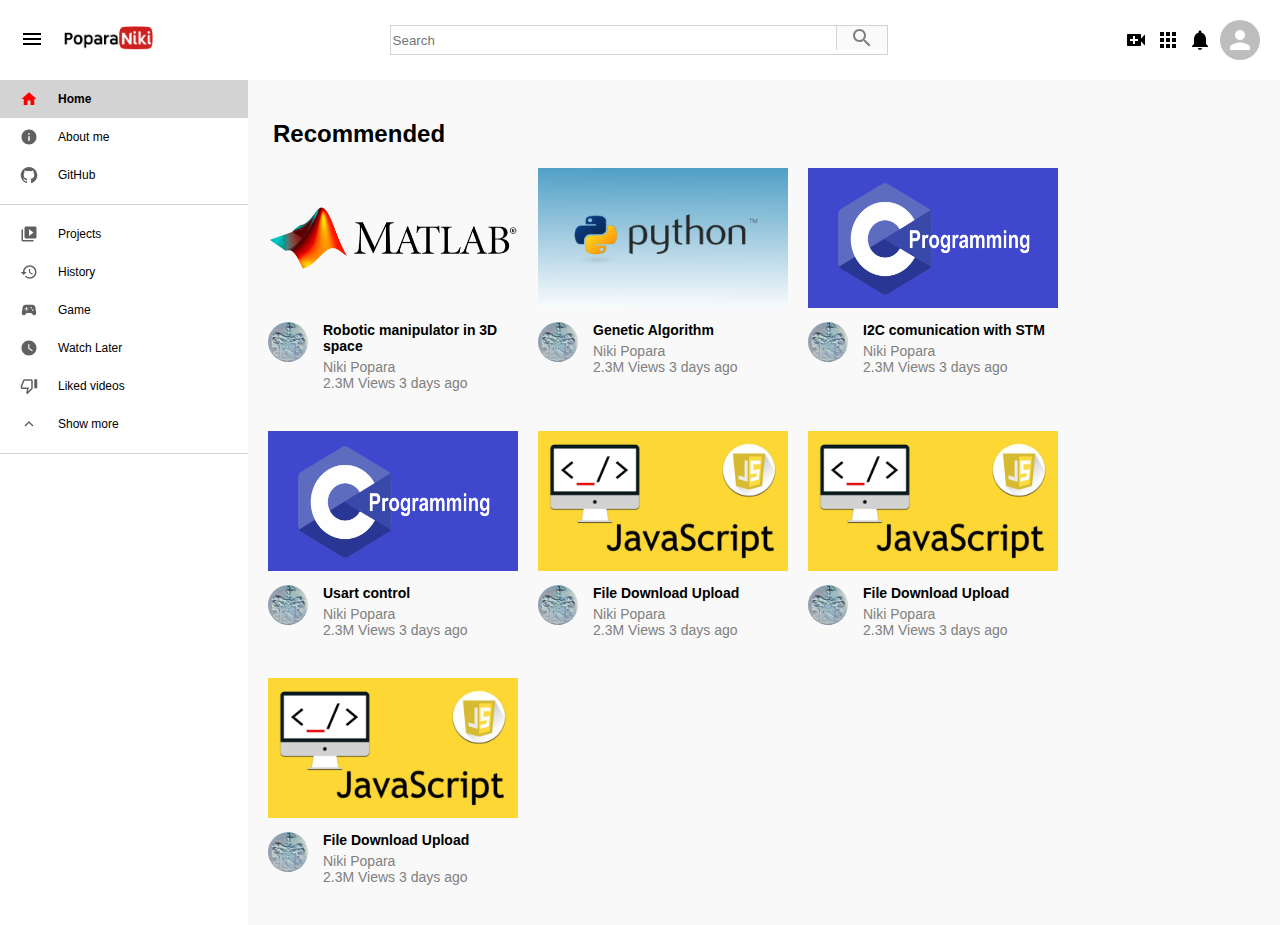
==== index.html @ cfeff196 "Add files via upload" ====
<!doctype html><html lang="en"><head><meta charset="utf-8"/><link rel="icon" href="/favicon.ico"/><meta name="viewport" content="width=device-width,initial-scale=1"/><meta name="theme-color" content="#000000"/><meta name="description" content="Web site created using create-react-app"/><link rel="apple-touch-icon" href="/logo192.png"/><link rel="manifest" href="/manifest.json"/><title>React App</title><link href="/static/css/main.8f87c4da.chunk.css" rel="stylesheet"></head><body><noscript>You need to enable JavaScript to run this app.</noscript><div id="root"></div><script>!function(e){function t(t){for(var n,i,a=t[0],c=t[1],l=t[2],s=0,p=[];s<a.length;s++)i=a[s],Object.prototype.hasOwnProperty.call(o,i)&&o[i]&&p.push(o[i][0]),o[i]=0;for(n in c)Object.prototype.hasOwnProperty.call(c,n)&&(e[n]=c[n]);for(f&&f(t);p.length;)p.shift()();return u.push.apply(u,l||[]),r()}function r(){for(var e,t=0;t<u.length;t++){for(var r=u[t],n=!0,a=1;a<r.length;a++){var c=r[a];0!==o[c]&&(n=!1)}n&&(u.splice(t--,1),e=i(i.s=r[0]))}return e}var n={},o={1:0},u=[];function i(t){if(n[t])return n[t].exports;var r=n[t]={i:t,l:!1,exports:{}};return e[t].call(r.exports,r,r.exports,i),r.l=!0,r.exports}i.e=function(e){var t=[],r=o[e];if(0!==r)if(r)t.push(r[2]);else{var n=new Promise((function(t,n){r=o[e]=[t,n]}));t.push(r[2]=n);var u,a=document.createElement("script");a.charset="utf-8",a.timeout=120,i.nc&&a.setAttribute("nonce",i.nc),a.src=function(e){return i.p+"static/js/"+({}[e]||e)+"."+{3:"c0394f09"}[e]+".chunk.js"}(e);var c=new Error;u=function(t){a.onerror=a.onload=null,clearTimeout(l);var r=o[e];if(0!==r){if(r){var n=t&&("load"===t.type?"missing":t.type),u=t&&t.target&&t.target.src;c.message="Loading chunk "+e+" failed.\n("+n+": "+u+")",c.name="ChunkLoadError",c.type=n,c.request=u,r[1](c)}o[e]=void 0}};var l=setTimeout((function(){u({type:"timeout",target:a})}),12e4);a.onerror=a.onload=u,document.head.appendChild(a)}return Promise.all(t)},i.m=e,i.c=n,i.d=function(e,t,r){i.o(e,t)||Object.defineProperty(e,t,{enumerable:!0,get:r})},i.r=function(e){"undefined"!=typeof Symbol&&Symbol.toStringTag&&Object.defineProperty(e,Symbol.toStringTag,{value:"Module"}),Object.defineProperty(e,"__esModule",{value:!0})},i.t=function(e,t){if(1&t&&(e=i(e)),8&t)return e;if(4&t&&"object"==typeof e&&e&&e.__esModule)return e;var r=Object.create(null);if(i.r(r),Object.defineProperty(r,"default",{enumerable:!0,value:e}),2&t&&"string"!=typeof e)for(var n in e)i.d(r,n,function(t){return e[t]}.bind(null,n));return r},i.n=function(e){var t=e&&e.__esModule?function(){return e.default}:function(){return e};return i.d(t,"a",t),t},i.o=function(e,t){return Object.prototype.hasOwnProperty.call(e,t)},i.p="/",i.oe=function(e){throw console.error(e),e};var a=this["webpackJsonpyoutube-clone"]=this["webpackJsonpyoutube-clone"]||[],c=a.push.bind(a);a.push=t,a=a.slice();for(var l=0;l<a.length;l++)t(a[l]);var f=c;r()}([])</script><script src="/static/js/2.886dc92b.chunk.js"></script><script src="/static/js/main.66aa0aa3.chunk.js"></script></body></html>
---- static/css/main.8f87c4da.chunk.css ----
*,body{margin:0}body{font-family:-apple-system,BlinkMacSystemFont,"Segoe UI","Roboto","Oxygen","Ubuntu","Cantarell","Fira Sans","Droid Sans","Helvetica Neue",sans-serif;-webkit-font-smoothing:antialiased;-moz-osx-font-smoothing:grayscale}code{font-family:source-code-pro,Menlo,Monaco,Consolas,"Courier New",monospace}.header{display:flex;align-items:center;justify-content:space-between;padding:20px;position:-webkit-sticky;position:sticky;top:0;z-index:100;background-color:#fff}.header__logo{height:25px;object-fit:contain;margin-left:20px}.header__input{display:flex;align-items:center;width:40%;border:1px solid #d3d3d3}.header__icon{margin-right:8px}.header__inputButton{width:50px!important;background-color:#fafafa;border-left:1px solid #d3d3d3;color:grey}.header__icons{display:flex;align-items:center}.header__input>input{flex:1 1;border:none}.sidebar{flex:0.2 1}.sidebar>hr{height:1px;border:0;background-color:#d3d3d3;margin-top:10px;margin-bottom:10px}a{color:#000;text-decoration:none}.sidebarRow{display:flex;align-items:center;padding:10px 20px}.sidebarRow__icon{color:#606060;font-size:large!important}.sidebarRow__title{flex:1 1;margin-left:20px;font-size:12px;font-weight:500}.sidebarRow:hover{background-color:#d3d3d3;cursor:pointer}.sidebarRow:hover>.sidebarRow__icon{color:red}.sidebarRow:hover>.sidebarRow__title{font-weight:700}.sidebarRow.selected{background-color:#d3d3d3}.sidebarRow.selected>.sidebarRow__icon{color:red}.sidebarRow.selected>.sidebarRow__title{font-weight:700}.aboutmain{display:flex;flex-wrap:wrap;flex-direction:row;padding:20px}.aboutmain,.age,.name{background-color:#f9f9f9}.age{margin:15px 15px 15px 30px}.break{flex-basis:100%;height:0}.about{margin:20px;background-color:#d4d1d6;border-radius:9px;box-shadow:4px 4px 15px 9px rgba(212,209,214,.94)}.about,.foto1{max-width:800px}.fotoniki{margin-top:20px;height:200px;object-fit:contain;border-radius:50%;background-color:#d4d1d6;box-shadow:4px 4px 15px 9px rgba(212,209,214,.94)}.foto2{max-width:1500px}.fotoschool{margin:20px;height:200px}.fotoschool,.school{object-fit:contain;border-radius:10%;background-color:#d4d1d6;box-shadow:4px 4px 15px 9px rgba(212,209,214,.94)}.school{margin-top:50px;margin-left:50px;max-height:100px}.design,.other,.robotics,.webdev{margin:20px;border-radius:10%;background-color:#d4d1d6;box-shadow:4px 4px 15px 9px rgba(212,209,214,.94)}.game{flex:0.8 1;display:flex;flex-direction:row;background-color:#f9f9f9;padding:20px}.game>hr{height:1px;border:0;background-color:#d3d3d3;margin-top:10px;margin-bottom:10px}.snake-container{margin-left:50px;align-items:top;justify-content:center}.instruction,.instruction p{align-items:left;justify-content:center}.grid{width:500px;height:500px;margin:auto;display:flex;flex-direction:row;flex-wrap:wrap;border-color:#000}.grid-item{outline:1px solid grey}.grid-item,.snake{width:50px;height:50px}.snake{outline:1px solid #00f;background-color:#00f}.food{outline:1px solid #ff0;background-color:#ff0;width:50px;height:50px}.searchPage{flex:0.8 1}.searchPage__filter{display:flex;align-items:center;color:#606060;font-size:xx-small!important}.searchPage__filter>h2{margin-left:10px}.searchPage{display:flex;flex-direction:column;background-color:#f9f9f9;padding:20px}.searchPage>hr{height:1px;border:0;background-color:#d3d3d3;margin-top:10px;margin-bottom:10px}.gitlink button{background-color:#d3d3d3;border-radius:9px;padding:10px;margin-left:10px}.gitlink button:hover{background-color:#ada9a9;cursor:pointer}.recommendedVideos{flex:0.8 1;background-color:#f9f9f9;padding:40px 20px 0}.recommendedVideos>h2{margin-left:5px;margin-bottom:20px}.videoCard{margin-bottom:40px;width:270px}.videoCard__thumbnail{height:140px;width:250px}.recommendedVideos__videos{display:flex;flex-wrap:wrap}.videoCard__info{display:flex;margin-top:10px;padding-right:30px}.videoCard__text{margin-left:15px}.videoCard__text>h4{font-size:14px;margin-bottom:5px}.videoCard__text>p{font-size:14px;color:grey}.video__avatar{height:30px!important;width:30px!important}.app__page{display:flex}
/*# sourceMappingURL=main.8f87c4da.chunk.css.map */
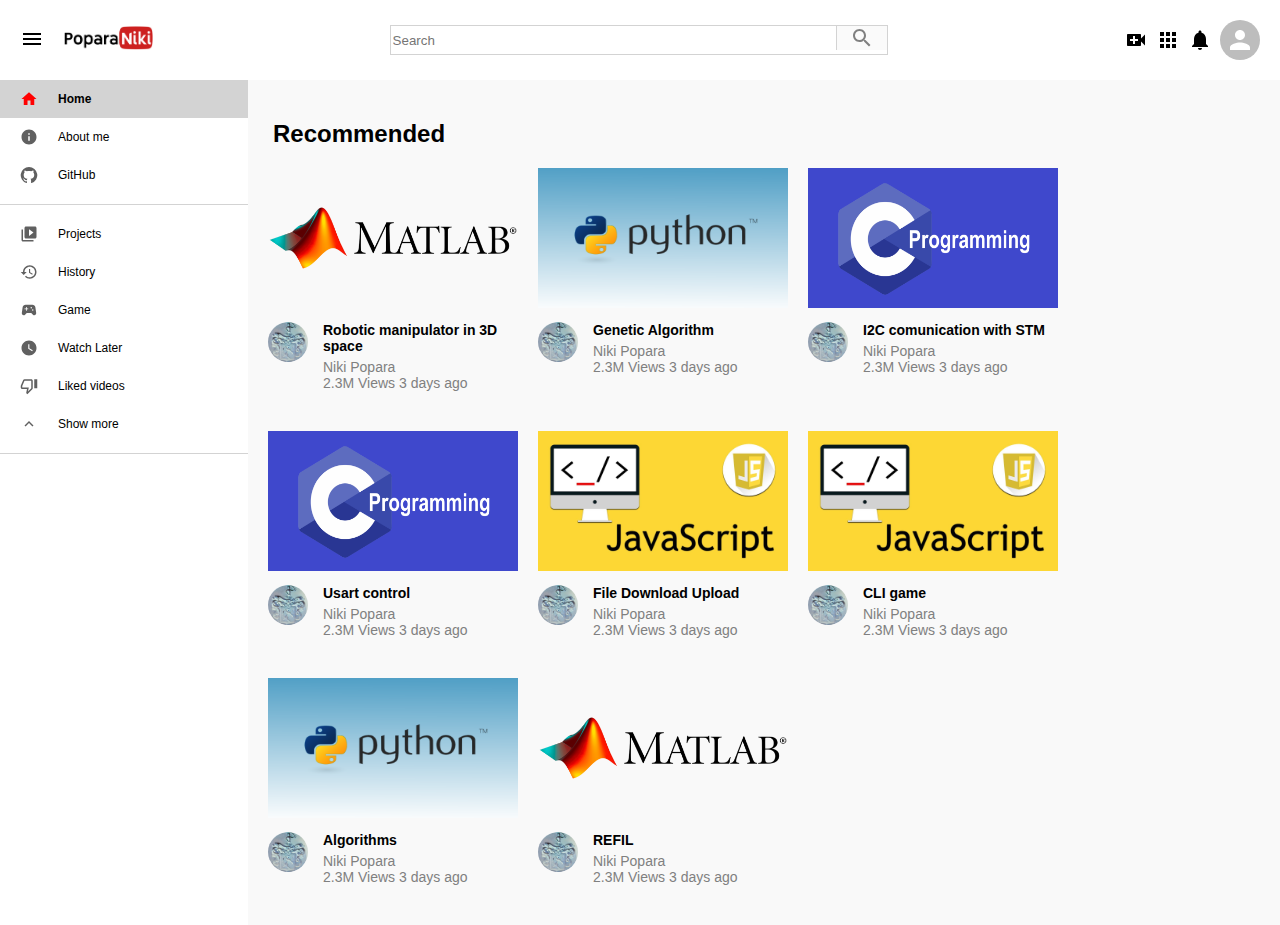
==== commit 80568fb4: "Add files via upload" ====
--- a/index.html
+++ b/index.html
@@ -1 +1 @@
-<!doctype html><html lang="en"><head><meta charset="utf-8"/><link rel="icon" href="/favicon.ico"/><meta name="viewport" content="width=device-width,initial-scale=1"/><meta name="theme-color" content="#000000"/><meta name="description" content="Web site created using create-react-app"/><link rel="apple-touch-icon" href="/logo192.png"/><link rel="manifest" href="/manifest.json"/><title>React App</title><link href="/static/css/main.8f87c4da.chunk.css" rel="stylesheet"></head><body><noscript>You need to enable JavaScript to run this app.</noscript><div id="root"></div><script>!function(e){function t(t){for(var n,i,a=t[0],c=t[1],l=t[2],s=0,p=[];s<a.length;s++)i=a[s],Object.prototype.hasOwnProperty.call(o,i)&&o[i]&&p.push(o[i][0]),o[i]=0;for(n in c)Object.prototype.hasOwnProperty.call(c,n)&&(e[n]=c[n]);for(f&&f(t);p.length;)p.shift()();return u.push.apply(u,l||[]),r()}function r(){for(var e,t=0;t<u.length;t++){for(var r=u[t],n=!0,a=1;a<r.length;a++){var c=r[a];0!==o[c]&&(n=!1)}n&&(u.splice(t--,1),e=i(i.s=r[0]))}return e}var n={},o={1:0},u=[];function i(t){if(n[t])return n[t].exports;var r=n[t]={i:t,l:!1,exports:{}};return e[t].call(r.exports,r,r.exports,i),r.l=!0,r.exports}i.e=function(e){var t=[],r=o[e];if(0!==r)if(r)t.push(r[2]);else{var n=new Promise((function(t,n){r=o[e]=[t,n]}));t.push(r[2]=n);var u,a=document.createElement("script");a.charset="utf-8",a.timeout=120,i.nc&&a.setAttribute("nonce",i.nc),a.src=function(e){return i.p+"static/js/"+({}[e]||e)+"."+{3:"c0394f09"}[e]+".chunk.js"}(e);var c=new Error;u=function(t){a.onerror=a.onload=null,clearTimeout(l);var r=o[e];if(0!==r){if(r){var n=t&&("load"===t.type?"missing":t.type),u=t&&t.target&&t.target.src;c.message="Loading chunk "+e+" failed.\n("+n+": "+u+")",c.name="ChunkLoadError",c.type=n,c.request=u,r[1](c)}o[e]=void 0}};var l=setTimeout((function(){u({type:"timeout",target:a})}),12e4);a.onerror=a.onload=u,document.head.appendChild(a)}return Promise.all(t)},i.m=e,i.c=n,i.d=function(e,t,r){i.o(e,t)||Object.defineProperty(e,t,{enumerable:!0,get:r})},i.r=function(e){"undefined"!=typeof Symbol&&Symbol.toStringTag&&Object.defineProperty(e,Symbol.toStringTag,{value:"Module"}),Object.defineProperty(e,"__esModule",{value:!0})},i.t=function(e,t){if(1&t&&(e=i(e)),8&t)return e;if(4&t&&"object"==typeof e&&e&&e.__esModule)return e;var r=Object.create(null);if(i.r(r),Object.defineProperty(r,"default",{enumerable:!0,value:e}),2&t&&"string"!=typeof e)for(var n in e)i.d(r,n,function(t){return e[t]}.bind(null,n));return r},i.n=function(e){var t=e&&e.__esModule?function(){return e.default}:function(){return e};return i.d(t,"a",t),t},i.o=function(e,t){return Object.prototype.hasOwnProperty.call(e,t)},i.p="/",i.oe=function(e){throw console.error(e),e};var a=this["webpackJsonpyoutube-clone"]=this["webpackJsonpyoutube-clone"]||[],c=a.push.bind(a);a.push=t,a=a.slice();for(var l=0;l<a.length;l++)t(a[l]);var f=c;r()}([])</script><script src="/static/js/2.886dc92b.chunk.js"></script><script src="/static/js/main.66aa0aa3.chunk.js"></script></body></html>+<!doctype html><html lang="en"><head><meta charset="utf-8"/><link rel="icon" href="/favicon.ico"/><meta name="viewport" content="width=device-width,initial-scale=1"/><meta name="theme-color" content="#000000"/><meta name="description" content="Web site created using create-react-app"/><link rel="apple-touch-icon" href="/logo192.png"/><link rel="manifest" href="/manifest.json"/><title>React App</title><link href="/static/css/main.c4020975.chunk.css" rel="stylesheet"></head><body><noscript>You need to enable JavaScript to run this app.</noscript><div id="root"></div><script>!function(e){function t(t){for(var n,i,a=t[0],c=t[1],l=t[2],s=0,p=[];s<a.length;s++)i=a[s],Object.prototype.hasOwnProperty.call(o,i)&&o[i]&&p.push(o[i][0]),o[i]=0;for(n in c)Object.prototype.hasOwnProperty.call(c,n)&&(e[n]=c[n]);for(f&&f(t);p.length;)p.shift()();return u.push.apply(u,l||[]),r()}function r(){for(var e,t=0;t<u.length;t++){for(var r=u[t],n=!0,a=1;a<r.length;a++){var c=r[a];0!==o[c]&&(n=!1)}n&&(u.splice(t--,1),e=i(i.s=r[0]))}return e}var n={},o={1:0},u=[];function i(t){if(n[t])return n[t].exports;var r=n[t]={i:t,l:!1,exports:{}};return e[t].call(r.exports,r,r.exports,i),r.l=!0,r.exports}i.e=function(e){var t=[],r=o[e];if(0!==r)if(r)t.push(r[2]);else{var n=new Promise((function(t,n){r=o[e]=[t,n]}));t.push(r[2]=n);var u,a=document.createElement("script");a.charset="utf-8",a.timeout=120,i.nc&&a.setAttribute("nonce",i.nc),a.src=function(e){return i.p+"static/js/"+({}[e]||e)+"."+{3:"0d7948b8"}[e]+".chunk.js"}(e);var c=new Error;u=function(t){a.onerror=a.onload=null,clearTimeout(l);var r=o[e];if(0!==r){if(r){var n=t&&("load"===t.type?"missing":t.type),u=t&&t.target&&t.target.src;c.message="Loading chunk "+e+" failed.\n("+n+": "+u+")",c.name="ChunkLoadError",c.type=n,c.request=u,r[1](c)}o[e]=void 0}};var l=setTimeout((function(){u({type:"timeout",target:a})}),12e4);a.onerror=a.onload=u,document.head.appendChild(a)}return Promise.all(t)},i.m=e,i.c=n,i.d=function(e,t,r){i.o(e,t)||Object.defineProperty(e,t,{enumerable:!0,get:r})},i.r=function(e){"undefined"!=typeof Symbol&&Symbol.toStringTag&&Object.defineProperty(e,Symbol.toStringTag,{value:"Module"}),Object.defineProperty(e,"__esModule",{value:!0})},i.t=function(e,t){if(1&t&&(e=i(e)),8&t)return e;if(4&t&&"object"==typeof e&&e&&e.__esModule)return e;var r=Object.create(null);if(i.r(r),Object.defineProperty(r,"default",{enumerable:!0,value:e}),2&t&&"string"!=typeof e)for(var n in e)i.d(r,n,function(t){return e[t]}.bind(null,n));return r},i.n=function(e){var t=e&&e.__esModule?function(){return e.default}:function(){return e};return i.d(t,"a",t),t},i.o=function(e,t){return Object.prototype.hasOwnProperty.call(e,t)},i.p="/",i.oe=function(e){throw console.error(e),e};var a=this["webpackJsonpyoutube-clone"]=this["webpackJsonpyoutube-clone"]||[],c=a.push.bind(a);a.push=t,a=a.slice();for(var l=0;l<a.length;l++)t(a[l]);var f=c;r()}([])</script><script src="/static/js/2.99670ea3.chunk.js"></script><script src="/static/js/main.a97524ff.chunk.js"></script></body></html>--- a/static/css/main.c4020975.chunk.css
+++ b/static/css/main.c4020975.chunk.css
@@ -0,0 +1,2 @@
+*,body{margin:0}body{font-family:-apple-system,BlinkMacSystemFont,"Segoe UI","Roboto","Oxygen","Ubuntu","Cantarell","Fira Sans","Droid Sans","Helvetica Neue",sans-serif;-webkit-font-smoothing:antialiased;-moz-osx-font-smoothing:grayscale}code{font-family:source-code-pro,Menlo,Monaco,Consolas,"Courier New",monospace}.header{display:flex;align-items:center;justify-content:space-between;padding:20px;position:-webkit-sticky;position:sticky;top:0;z-index:100;background-color:#fff}.header__logo{height:25px;object-fit:contain;margin-left:20px}.header__input{display:flex;align-items:center;width:40%;border:1px solid #d3d3d3}.header__icon{margin-right:8px}.header__inputButton{width:50px!important;background-color:#fafafa;border-left:1px solid #d3d3d3;color:grey}.header__icons{display:flex;align-items:center}.header__input>input{flex:1 1;border:none}.sidebar{flex:0.2 1}.sidebar>hr{height:1px;border:0;background-color:#d3d3d3;margin-top:10px;margin-bottom:10px}a{color:#000;text-decoration:none}.sidebarRow{display:flex;align-items:center;padding:10px 20px}.sidebarRow__icon{color:#606060;font-size:large!important}.sidebarRow__title{flex:1 1;margin-left:20px;font-size:12px;font-weight:500}.sidebarRow:hover{background-color:#d3d3d3;cursor:pointer}.sidebarRow:hover>.sidebarRow__icon{color:red}.sidebarRow:hover>.sidebarRow__title{font-weight:700}.sidebarRow.selected{background-color:#d3d3d3}.sidebarRow.selected>.sidebarRow__icon{color:red}.sidebarRow.selected>.sidebarRow__title{font-weight:700}.aboutmain{display:flex;flex-wrap:wrap;flex-direction:row;padding:20px}.aboutmain,.age,.name{background-color:#f9f9f9}.age{margin:15px 15px 15px 30px}.break{flex-basis:100%;height:0}.about{margin:20px;background-color:#d4d1d6;border-radius:9px;box-shadow:4px 4px 15px 9px rgba(212,209,214,.94)}.about,.foto1{max-width:800px}.fotoniki{margin-top:20px;height:200px;object-fit:contain;border-radius:50%;background-color:#d4d1d6;box-shadow:4px 4px 15px 9px rgba(212,209,214,.94)}.foto2{max-width:1500px}.fotoschool{margin:20px;height:200px}.fotoschool,.school{object-fit:contain;border-radius:10%;background-color:#d4d1d6;box-shadow:4px 4px 15px 9px rgba(212,209,214,.94)}.school{margin-top:50px;margin-left:50px;max-height:100px}.design,.other,.robotics,.webdev{margin:20px;border-radius:10%;background-color:#d4d1d6;box-shadow:4px 4px 15px 9px rgba(212,209,214,.94)}.game{flex:0.8 1;display:flex;flex-direction:row;background-color:#f9f9f9;padding:20px}.game>hr{height:1px;border:0;background-color:#d3d3d3;margin-top:10px;margin-bottom:10px}.snake-container{margin-left:50px;align-items:top;justify-content:center}.instruction,.instruction p{align-items:left;justify-content:center}.grid{width:500px;height:500px;margin:auto;display:flex;flex-direction:row;flex-wrap:wrap;border-color:#000}.grid-item{outline:1px solid grey}.grid-item,.snake{width:50px;height:50px}.snake{outline:1px solid #00f;background-color:#00f}.food{outline:1px solid #ff0;background-color:#ff0;width:50px;height:50px}.searchPage{flex:0.8 1}.searchPage__filter{display:flex;align-items:center;color:#606060;font-size:xx-small!important}.searchPage__filter>h2{margin-left:10px}.searchPage{display:flex;flex-direction:column;background-color:#f9f9f9;padding:20px}.searchPage>hr{height:1px;border:0;background-color:#d3d3d3;margin-top:10px;margin-bottom:10px}.gitlink button{background-color:#d3d3d3;border-radius:9px;padding:10px;margin-left:10px}.gitlink button:hover{background-color:#ada9a9;cursor:pointer}.recommendedVideos{flex:0.8 1;background-color:#f9f9f9;padding:40px 20px 0}.recommendedVideos>h2{margin-left:5px;margin-bottom:20px}.videoCard{margin-bottom:40px;width:270px}.videoCard__thumbnail{height:140px;width:250px}.recommendedVideos__videos{display:flex;flex-wrap:wrap}.videoCard__info{display:flex;margin-top:10px;padding-right:30px}.videoCard__text{margin-left:15px}.videoCard__text>h4{font-size:14px;margin-bottom:5px}.videoCard__text>p{font-size:14px;color:grey}.video__avatar{height:30px!important;width:30px!important}.app__page{display:flex}
+/*# sourceMappingURL=main.c4020975.chunk.css.map */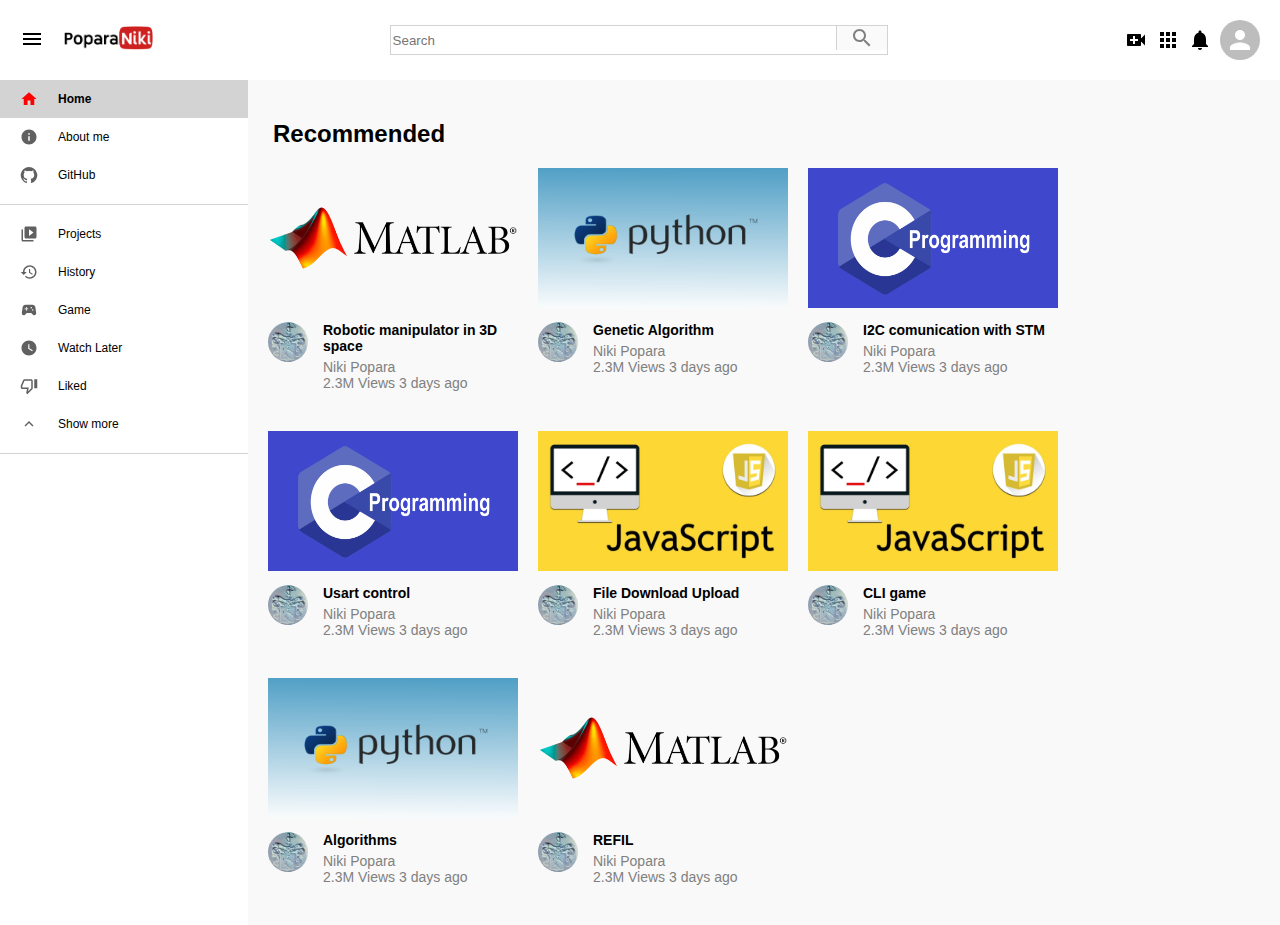
==== commit 786c8a1d: "Add files via upload" ====
--- a/index.html
+++ b/index.html
@@ -1 +1 @@
-<!doctype html><html lang="en"><head><meta charset="utf-8"/><link rel="icon" href="/favicon.ico"/><meta name="viewport" content="width=device-width,initial-scale=1"/><meta name="theme-color" content="#000000"/><meta name="description" content="Web site created using create-react-app"/><link rel="apple-touch-icon" href="/logo192.png"/><link rel="manifest" href="/manifest.json"/><title>React App</title><link href="/static/css/main.c4020975.chunk.css" rel="stylesheet"></head><body><noscript>You need to enable JavaScript to run this app.</noscript><div id="root"></div><script>!function(e){function t(t){for(var n,i,a=t[0],c=t[1],l=t[2],s=0,p=[];s<a.length;s++)i=a[s],Object.prototype.hasOwnProperty.call(o,i)&&o[i]&&p.push(o[i][0]),o[i]=0;for(n in c)Object.prototype.hasOwnProperty.call(c,n)&&(e[n]=c[n]);for(f&&f(t);p.length;)p.shift()();return u.push.apply(u,l||[]),r()}function r(){for(var e,t=0;t<u.length;t++){for(var r=u[t],n=!0,a=1;a<r.length;a++){var c=r[a];0!==o[c]&&(n=!1)}n&&(u.splice(t--,1),e=i(i.s=r[0]))}return e}var n={},o={1:0},u=[];function i(t){if(n[t])return n[t].exports;var r=n[t]={i:t,l:!1,exports:{}};return e[t].call(r.exports,r,r.exports,i),r.l=!0,r.exports}i.e=function(e){var t=[],r=o[e];if(0!==r)if(r)t.push(r[2]);else{var n=new Promise((function(t,n){r=o[e]=[t,n]}));t.push(r[2]=n);var u,a=document.createElement("script");a.charset="utf-8",a.timeout=120,i.nc&&a.setAttribute("nonce",i.nc),a.src=function(e){return i.p+"static/js/"+({}[e]||e)+"."+{3:"0d7948b8"}[e]+".chunk.js"}(e);var c=new Error;u=function(t){a.onerror=a.onload=null,clearTimeout(l);var r=o[e];if(0!==r){if(r){var n=t&&("load"===t.type?"missing":t.type),u=t&&t.target&&t.target.src;c.message="Loading chunk "+e+" failed.\n("+n+": "+u+")",c.name="ChunkLoadError",c.type=n,c.request=u,r[1](c)}o[e]=void 0}};var l=setTimeout((function(){u({type:"timeout",target:a})}),12e4);a.onerror=a.onload=u,document.head.appendChild(a)}return Promise.all(t)},i.m=e,i.c=n,i.d=function(e,t,r){i.o(e,t)||Object.defineProperty(e,t,{enumerable:!0,get:r})},i.r=function(e){"undefined"!=typeof Symbol&&Symbol.toStringTag&&Object.defineProperty(e,Symbol.toStringTag,{value:"Module"}),Object.defineProperty(e,"__esModule",{value:!0})},i.t=function(e,t){if(1&t&&(e=i(e)),8&t)return e;if(4&t&&"object"==typeof e&&e&&e.__esModule)return e;var r=Object.create(null);if(i.r(r),Object.defineProperty(r,"default",{enumerable:!0,value:e}),2&t&&"string"!=typeof e)for(var n in e)i.d(r,n,function(t){return e[t]}.bind(null,n));return r},i.n=function(e){var t=e&&e.__esModule?function(){return e.default}:function(){return e};return i.d(t,"a",t),t},i.o=function(e,t){return Object.prototype.hasOwnProperty.call(e,t)},i.p="/",i.oe=function(e){throw console.error(e),e};var a=this["webpackJsonpyoutube-clone"]=this["webpackJsonpyoutube-clone"]||[],c=a.push.bind(a);a.push=t,a=a.slice();for(var l=0;l<a.length;l++)t(a[l]);var f=c;r()}([])</script><script src="/static/js/2.99670ea3.chunk.js"></script><script src="/static/js/main.a97524ff.chunk.js"></script></body></html>+<!doctype html><html lang="en"><head><meta charset="utf-8"/><link rel="icon" href="/favicon.ico"/><meta name="viewport" content="width=device-width,initial-scale=1"/><meta name="theme-color" content="#000000"/><meta name="description" content="Web site created using create-react-app"/><link rel="apple-touch-icon" href="/gitlogo.png"/><link rel="manifest" href="/manifest.json"/><title>Levius</title><link href="/static/css/main.6144a0ca.chunk.css" rel="stylesheet"></head><body><noscript>You need to enable JavaScript to run this app.</noscript><div id="root"></div><script>!function(e){function t(t){for(var n,i,a=t[0],c=t[1],l=t[2],s=0,p=[];s<a.length;s++)i=a[s],Object.prototype.hasOwnProperty.call(o,i)&&o[i]&&p.push(o[i][0]),o[i]=0;for(n in c)Object.prototype.hasOwnProperty.call(c,n)&&(e[n]=c[n]);for(f&&f(t);p.length;)p.shift()();return u.push.apply(u,l||[]),r()}function r(){for(var e,t=0;t<u.length;t++){for(var r=u[t],n=!0,a=1;a<r.length;a++){var c=r[a];0!==o[c]&&(n=!1)}n&&(u.splice(t--,1),e=i(i.s=r[0]))}return e}var n={},o={1:0},u=[];function i(t){if(n[t])return n[t].exports;var r=n[t]={i:t,l:!1,exports:{}};return e[t].call(r.exports,r,r.exports,i),r.l=!0,r.exports}i.e=function(e){var t=[],r=o[e];if(0!==r)if(r)t.push(r[2]);else{var n=new Promise((function(t,n){r=o[e]=[t,n]}));t.push(r[2]=n);var u,a=document.createElement("script");a.charset="utf-8",a.timeout=120,i.nc&&a.setAttribute("nonce",i.nc),a.src=function(e){return i.p+"static/js/"+({}[e]||e)+"."+{3:"7e3768fb"}[e]+".chunk.js"}(e);var c=new Error;u=function(t){a.onerror=a.onload=null,clearTimeout(l);var r=o[e];if(0!==r){if(r){var n=t&&("load"===t.type?"missing":t.type),u=t&&t.target&&t.target.src;c.message="Loading chunk "+e+" failed.\n("+n+": "+u+")",c.name="ChunkLoadError",c.type=n,c.request=u,r[1](c)}o[e]=void 0}};var l=setTimeout((function(){u({type:"timeout",target:a})}),12e4);a.onerror=a.onload=u,document.head.appendChild(a)}return Promise.all(t)},i.m=e,i.c=n,i.d=function(e,t,r){i.o(e,t)||Object.defineProperty(e,t,{enumerable:!0,get:r})},i.r=function(e){"undefined"!=typeof Symbol&&Symbol.toStringTag&&Object.defineProperty(e,Symbol.toStringTag,{value:"Module"}),Object.defineProperty(e,"__esModule",{value:!0})},i.t=function(e,t){if(1&t&&(e=i(e)),8&t)return e;if(4&t&&"object"==typeof e&&e&&e.__esModule)return e;var r=Object.create(null);if(i.r(r),Object.defineProperty(r,"default",{enumerable:!0,value:e}),2&t&&"string"!=typeof e)for(var n in e)i.d(r,n,function(t){return e[t]}.bind(null,n));return r},i.n=function(e){var t=e&&e.__esModule?function(){return e.default}:function(){return e};return i.d(t,"a",t),t},i.o=function(e,t){return Object.prototype.hasOwnProperty.call(e,t)},i.p="/",i.oe=function(e){throw console.error(e),e};var a=this["webpackJsonpyoutube-clone"]=this["webpackJsonpyoutube-clone"]||[],c=a.push.bind(a);a.push=t,a=a.slice();for(var l=0;l<a.length;l++)t(a[l]);var f=c;r()}([])</script><script src="/static/js/2.23b8db35.chunk.js"></script><script src="/static/js/main.d745c53e.chunk.js"></script></body></html>--- a/static/css/main.6144a0ca.chunk.css
+++ b/static/css/main.6144a0ca.chunk.css
@@ -0,0 +1,2 @@
+*,body{margin:0}body{font-family:-apple-system,BlinkMacSystemFont,"Segoe UI","Roboto","Oxygen","Ubuntu","Cantarell","Fira Sans","Droid Sans","Helvetica Neue",sans-serif;-webkit-font-smoothing:antialiased;-moz-osx-font-smoothing:grayscale}code{font-family:source-code-pro,Menlo,Monaco,Consolas,"Courier New",monospace}.header{display:flex;align-items:center;justify-content:space-between;padding:20px;position:-webkit-sticky;position:sticky;top:0;z-index:100;background-color:#fff}.header__logo{height:25px;object-fit:contain;margin-left:20px}.header__input{display:flex;align-items:center;width:40%;border:1px solid #d3d3d3}.header__icon{margin-right:8px}.header__inputButton{width:50px!important;background-color:#fafafa;border-left:1px solid #d3d3d3;color:grey}.header__icons{display:flex;align-items:center}.header__input>input{flex:1 1;border:none}.sidebar{flex:0.2 1}.sidebar>hr{height:1px;border:0;background-color:#d3d3d3;margin-top:10px;margin-bottom:10px}a{color:#000;text-decoration:none}.sidebarRow{display:flex;align-items:center;padding:10px 20px}.sidebarRow__icon{color:#606060;font-size:large!important}.sidebarRow__title{flex:1 1;margin-left:20px;font-size:12px;font-weight:500}.sidebarRow:hover{background-color:#d3d3d3;cursor:pointer}.sidebarRow:hover>.sidebarRow__icon{color:red}.sidebarRow:hover>.sidebarRow__title{font-weight:700}.sidebarRow.selected{background-color:#d3d3d3}.sidebarRow.selected>.sidebarRow__icon{color:red}.sidebarRow.selected>.sidebarRow__title{font-weight:700}.aboutmain{display:flex;flex-wrap:wrap;flex-direction:row;padding:20px}.aboutmain,.age,.name{background-color:#f9f9f9}.age{margin:15px 15px 15px 30px}.break{flex-basis:100%;height:0}.about{margin:20px;background-color:#d4d1d6;border-radius:9px;box-shadow:4px 4px 15px 9px rgba(212,209,214,.94)}.about,.foto1{max-width:800px}.fotoniki{margin-top:20px;height:200px;object-fit:contain;border-radius:50%;background-color:#d4d1d6;box-shadow:4px 4px 15px 9px rgba(212,209,214,.94)}.foto2{max-width:1500px}.fotoschool{margin:20px;height:200px}.fotoschool,.school{object-fit:contain;border-radius:10%;background-color:#d4d1d6;box-shadow:4px 4px 15px 9px rgba(212,209,214,.94)}.school{margin-top:50px;margin-left:50px;max-height:100px}.design,.other,.robotics,.webdev{margin:20px;border-radius:10%;background-color:#d4d1d6;box-shadow:4px 4px 15px 9px rgba(212,209,214,.94)}.game{flex:0.8 1;display:flex;flex-direction:row;background-color:#f9f9f9;padding:20px}.game>hr{height:1px;border:0;background-color:#d3d3d3;margin-top:10px;margin-bottom:10px}.snake-container{margin-left:50px;align-items:top;justify-content:center}.instruction,.instruction p{align-items:left;justify-content:center}.grid{width:500px;height:500px;margin:auto;display:flex;flex-direction:row;flex-wrap:wrap;border-color:#000}.grid-item{outline:1px solid grey}.grid-item,.snake{width:50px;height:50px}.snake{outline:1px solid #00f;background-color:#00f}.food{outline:1px solid #ff0;background-color:#ff0;width:50px;height:50px}.searchPage{flex:0.8 1}.searchPage__filter{display:flex;align-items:center;color:#606060;font-size:xx-small!important}.searchPage__filter>h2{margin-left:10px}.foto{max-width:400px;max-height:400px}.searchPage{display:flex;flex-direction:column;background-color:#f9f9f9;padding:20px}.searchPage>hr{height:1px;border:0;background-color:#d3d3d3;margin-top:10px;margin-bottom:10px}.gitlink button{background-color:#d3d3d3;border-radius:9px;padding:10px;margin-left:10px}.gitlink button:hover{background-color:#ada9a9;cursor:pointer}.recommendedVideos{flex:0.8 1;background-color:#f9f9f9;padding:40px 20px 0}.recommendedVideos>h2{margin-left:5px;margin-bottom:20px}.videoCard{margin-bottom:40px;width:270px}.videoCard__thumbnail{height:140px;width:250px}.recommendedVideos__videos{display:flex;flex-wrap:wrap}.videoCard__info{display:flex;margin-top:10px;padding-right:30px}.videoCard__text{margin-left:15px}.videoCard__text>h4{font-size:14px;margin-bottom:5px}.videoCard__text>p{font-size:14px;color:grey}.video__avatar{height:30px!important;width:30px!important}.app__page{display:flex}
+/*# sourceMappingURL=main.6144a0ca.chunk.css.map */